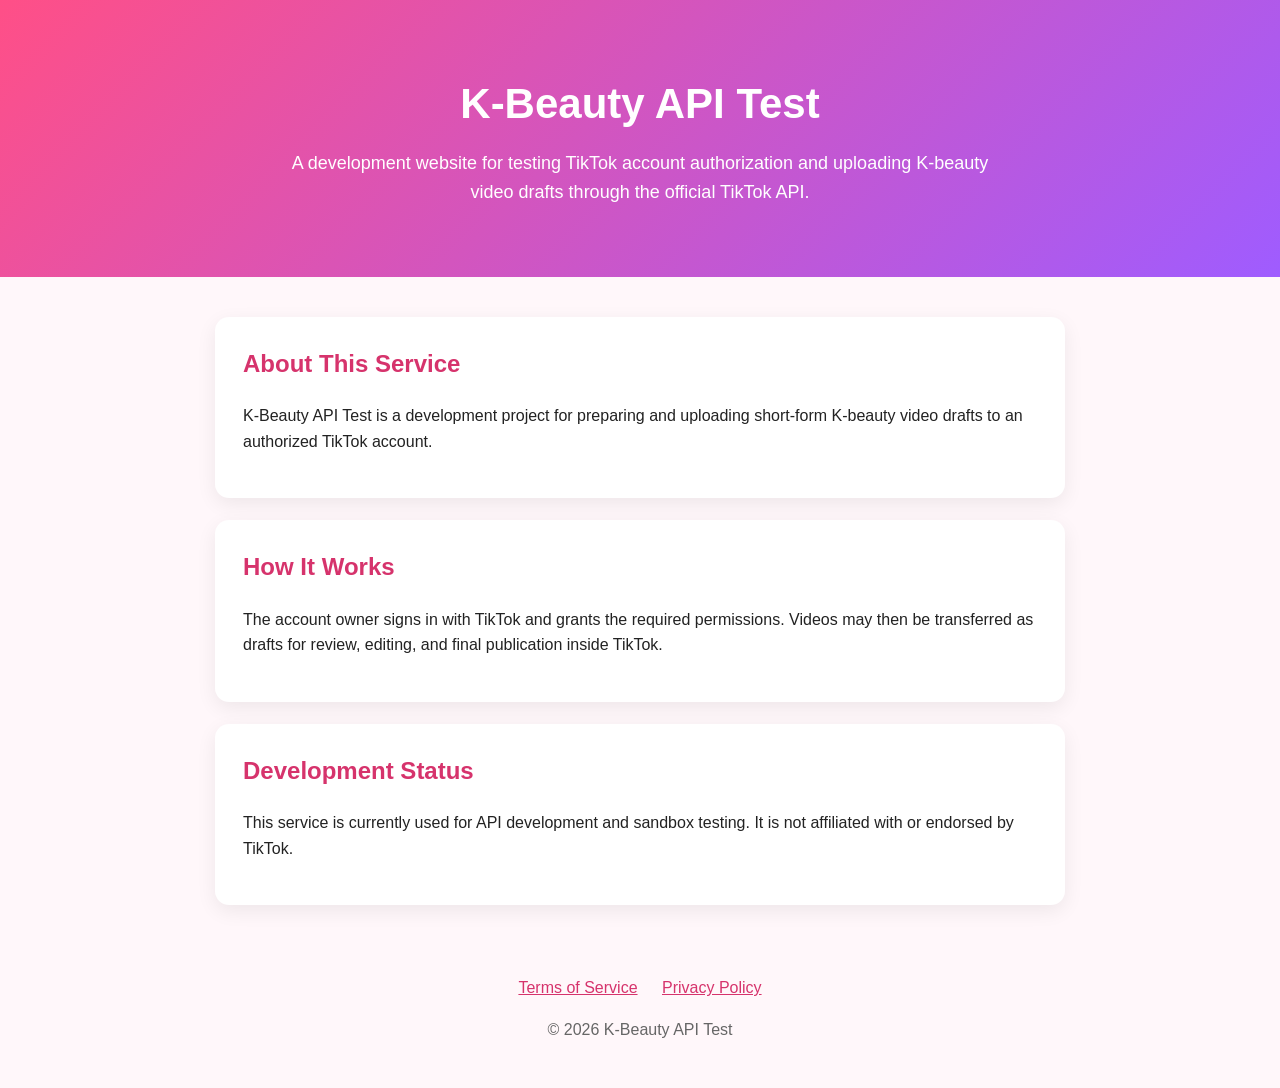
==== index.html @ 60a27464 "Add homepage" ====
<!DOCTYPE html>
<html lang="en">
<head>
  <meta charset="UTF-8">
  <meta name="viewport" content="width=device-width, initial-scale=1.0">
  <title>K-Beauty API Test</title>
  <style>
    body {
      margin: 0;
      font-family: Arial, sans-serif;
      background: #fff7fa;
      color: #222;
      line-height: 1.6;
    }

    header {
      background: linear-gradient(135deg, #ff4f87, #9f5cff);
      color: white;
      padding: 70px 20px;
      text-align: center;
    }

    header h1 {
      margin: 0 0 12px;
      font-size: 42px;
    }

    header p {
      max-width: 700px;
      margin: 0 auto;
      font-size: 18px;
    }

    main {
      max-width: 850px;
      margin: 40px auto;
      padding: 0 20px;
    }

    section {
      background: white;
      border-radius: 14px;
      padding: 28px;
      margin-bottom: 22px;
      box-shadow: 0 6px 20px rgba(0, 0, 0, 0.07);
    }

    h2 {
      margin-top: 0;
      color: #d6336c;
    }

    footer {
      text-align: center;
      padding: 30px 20px;
      color: #666;
    }

    footer a {
      color: #d6336c;
      margin: 0 10px;
    }
  </style>
</head>

<body>
  <header>
    <h1>K-Beauty API Test</h1>
    <p>
      A development website for testing TikTok account authorization
      and uploading K-beauty video drafts through the official TikTok API.
    </p>
  </header>

  <main>
    <section>
      <h2>About This Service</h2>
      <p>
        K-Beauty API Test is a development project for preparing and
        uploading short-form K-beauty video drafts to an authorized
        TikTok account.
      </p>
    </section>

    <section>
      <h2>How It Works</h2>
      <p>
        The account owner signs in with TikTok and grants the required
        permissions. Videos may then be transferred as drafts for review,
        editing, and final publication inside TikTok.
      </p>
    </section>

    <section>
      <h2>Development Status</h2>
      <p>
        This service is currently used for API development and sandbox
        testing. It is not affiliated with or endorsed by TikTok.
      </p>
    </section>
  </main>

  <footer>
    <a href="terms.html">Terms of Service</a>
    <a href="privacy.html">Privacy Policy</a>
    <p>&copy; 2026 K-Beauty API Test</p>
  </footer>
</body>
</html>
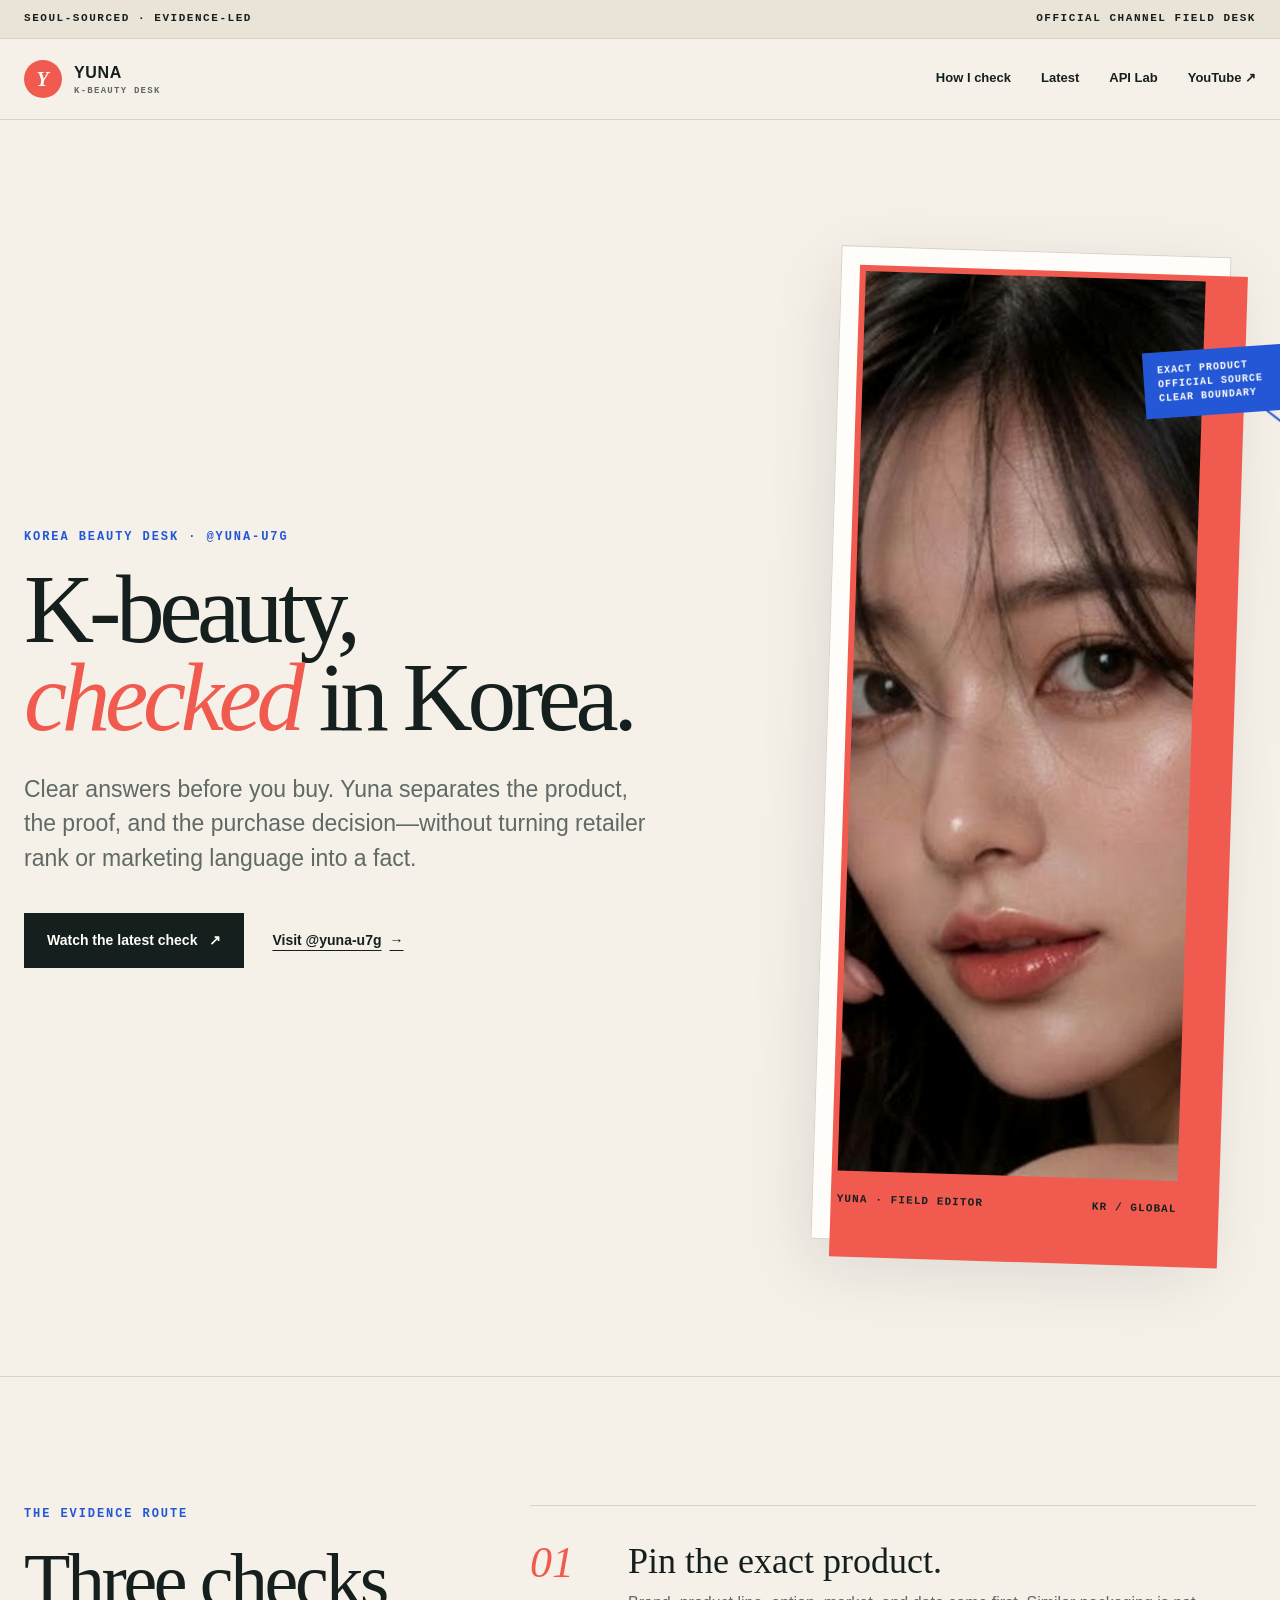
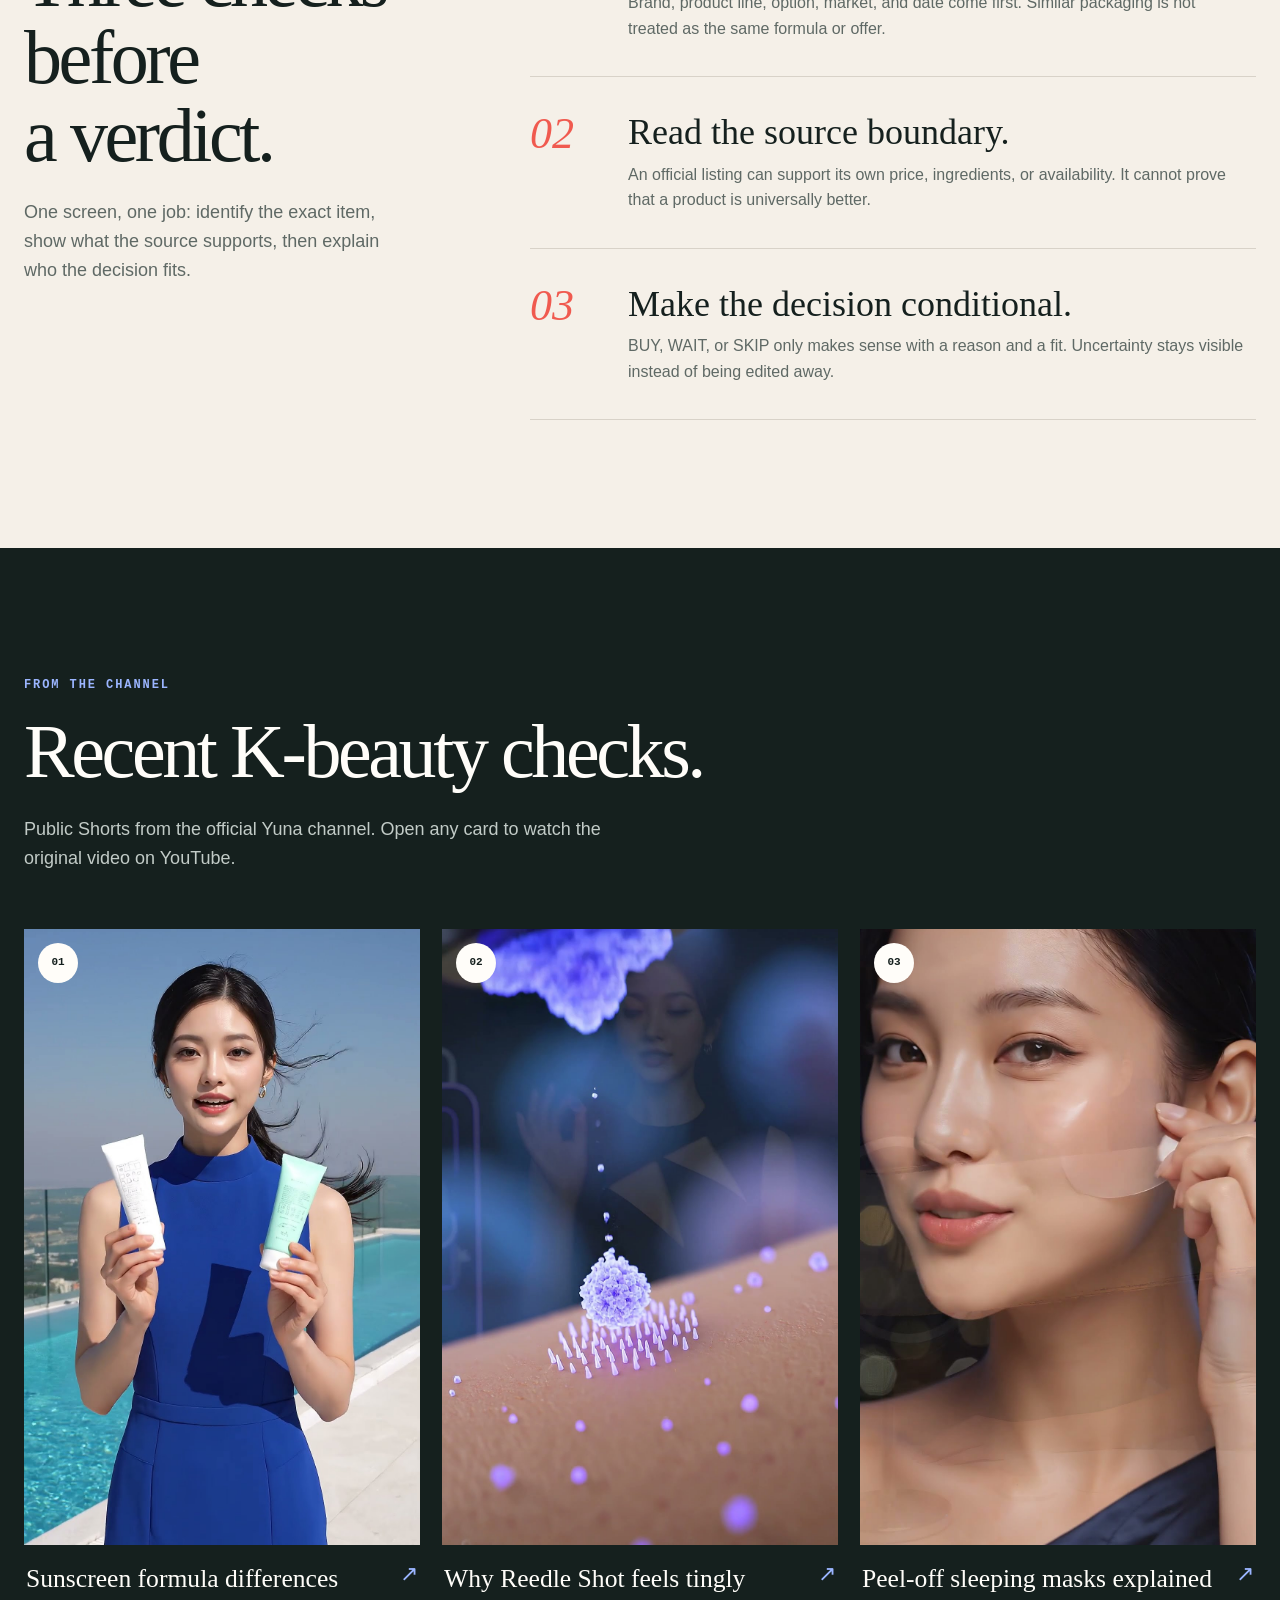
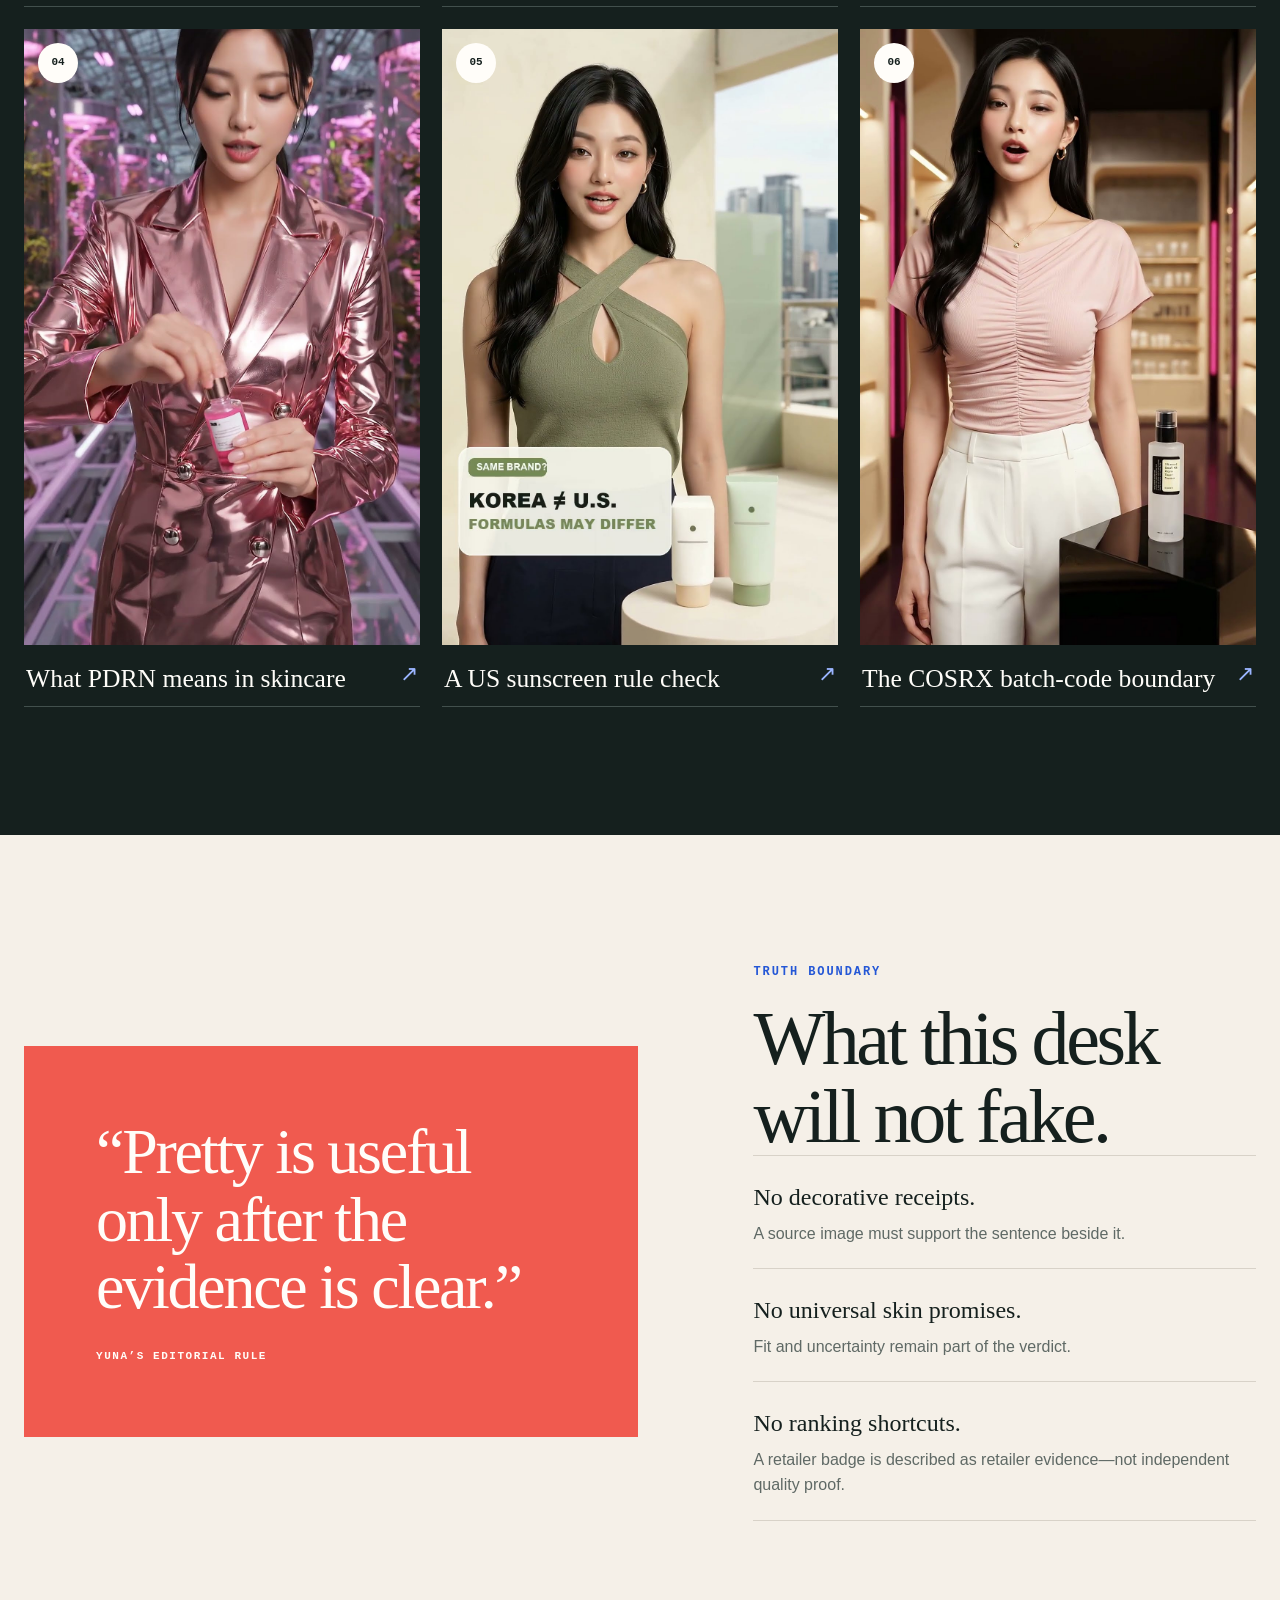
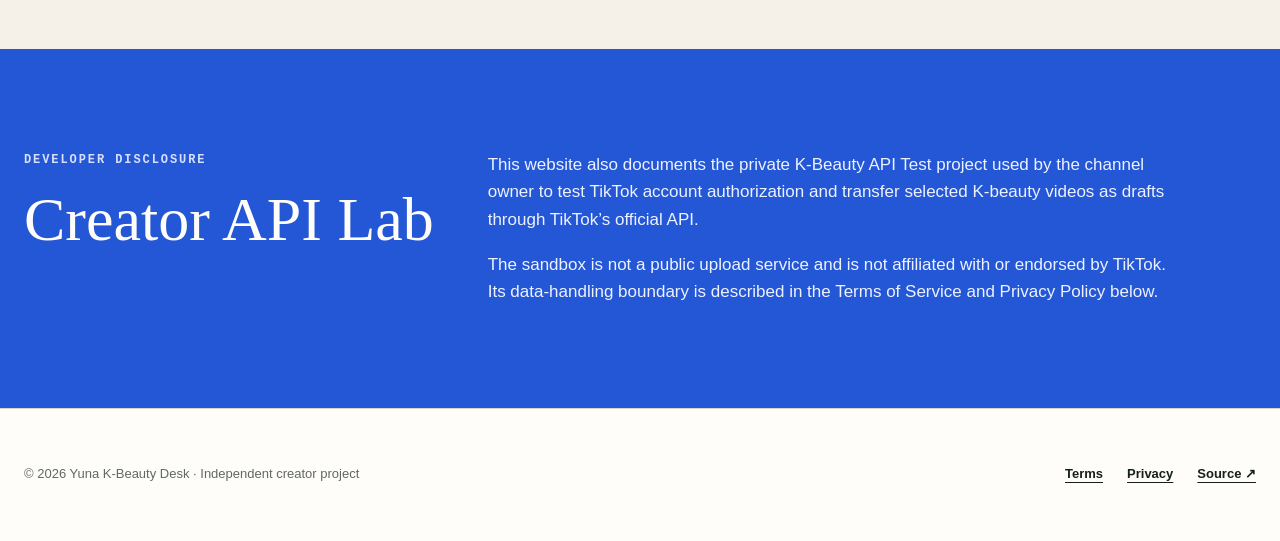
==== commit 0ab3dbb6: "[verified] Build Yuna K-Beauty channel site" ====
--- a/index.html
+++ b/index.html
@@ -3,107 +3,190 @@
 <head>
   <meta charset="UTF-8">
   <meta name="viewport" content="width=device-width, initial-scale=1.0">
-  <title>K-Beauty API Test</title>
-  <style>
-    body {
-      margin: 0;
-      font-family: Arial, sans-serif;
-      background: #fff7fa;
-      color: #222;
-      line-height: 1.6;
-    }
+  <meta name="description" content="Yuna checks K-beauty claims against Korean sources, exact products, and real purchase context before giving a clear verdict.">
+  <meta property="og:title" content="Yuna K-Beauty Desk">
+  <meta property="og:description" content="K-beauty, checked in Korea. Clear evidence before you buy.">
+  <meta property="og:type" content="website">
+  <meta property="og:url" content="https://k2postman.github.io/kbeauty-api-site/">
+  <meta property="og:image" content="https://k2postman.github.io/kbeauty-api-site/assets/yuna-channel-avatar.jpg">
+  <link rel="canonical" href="https://k2postman.github.io/kbeauty-api-site/">
+  <link rel="icon" type="image/jpeg" href="assets/yuna-channel-avatar.jpg">
+  <link rel="stylesheet" href="styles.css">
+  <title>Yuna K-Beauty Desk — Checked in Korea</title>
+</head>
+<body>
+  <a class="skip-link" href="#main-content">Skip to main content</a>
 
-    header {
-      background: linear-gradient(135deg, #ff4f87, #9f5cff);
-      color: white;
-      padding: 70px 20px;
-      text-align: center;
-    }
+  <div class="utility" aria-label="Site scope">
+    <div class="wrap">
+      <span>Seoul-sourced · Evidence-led</span>
+      <span>Official channel field desk</span>
+    </div>
+  </div>
 
-    header h1 {
-      margin: 0 0 12px;
-      font-size: 42px;
-    }
-
-    header p {
-      max-width: 700px;
-      margin: 0 auto;
-      font-size: 18px;
-    }
-
-    main {
-      max-width: 850px;
-      margin: 40px auto;
-      padding: 0 20px;
-    }
-
-    section {
-      background: white;
-      border-radius: 14px;
-      padding: 28px;
-      margin-bottom: 22px;
-      box-shadow: 0 6px 20px rgba(0, 0, 0, 0.07);
-    }
-
-    h2 {
-      margin-top: 0;
-      color: #d6336c;
-    }
-
-    footer {
-      text-align: center;
-      padding: 30px 20px;
-      color: #666;
-    }
-
-    footer a {
-      color: #d6336c;
-      margin: 0 10px;
-    }
-  </style>
-</head>
-
-<body>
-  <header>
-    <h1>K-Beauty API Test</h1>
-    <p>
-      A development website for testing TikTok account authorization
-      and uploading K-beauty video drafts through the official TikTok API.
-    </p>
+  <header class="site-header">
+    <nav class="nav wrap" aria-label="Primary navigation">
+      <a class="brand" href="index.html" aria-label="Yuna K-Beauty Desk home">
+        <span class="brand-mark" aria-hidden="true">Y</span>
+        <span>YUNA <small>K-BEAUTY DESK</small></span>
+      </a>
+      <ul class="nav-links">
+        <li><a href="#method">How I check</a></li>
+        <li><a href="#latest">Latest</a></li>
+        <li><a href="#api-lab">API Lab</a></li>
+        <li><a href="https://www.youtube.com/channel/UCK_sDfho_T_DFQy3WaJYAeg" target="_blank" rel="noopener noreferrer">YouTube ↗</a></li>
+      </ul>
+    </nav>
   </header>
 
-  <main>
-    <section>
-      <h2>About This Service</h2>
-      <p>
-        K-Beauty API Test is a development project for preparing and
-        uploading short-form K-beauty video drafts to an authorized
-        TikTok account.
-      </p>
+  <main id="main-content">
+    <section class="hero wrap" aria-labelledby="hero-title">
+      <div>
+        <p class="eyebrow">Korea Beauty Desk · @yuna-u7g</p>
+        <h1 id="hero-title">K-beauty, <em>checked</em> in Korea.</h1>
+        <p class="hero-deck">Clear answers before you buy. Yuna separates the product, the proof, and the purchase decision—without turning retailer rank or marketing language into a fact.</p>
+        <div class="hero-actions">
+          <a class="button" href="https://www.youtube.com/shorts/JN94JmHmfg0" target="_blank" rel="noopener noreferrer">Watch the latest check <span aria-hidden="true">↗</span></a>
+          <a class="text-link" href="https://www.youtube.com/channel/UCK_sDfho_T_DFQy3WaJYAeg" target="_blank" rel="noopener noreferrer">Visit @yuna-u7g <span aria-hidden="true">→</span></a>
+        </div>
+      </div>
+
+      <div class="hero-visual" aria-label="Yuna channel portrait">
+        <div class="proof-note">Exact product<br>Official source<br>Clear boundary</div>
+        <figure class="portrait-card">
+          <img src="assets/yuna-channel-avatar.jpg" alt="Yuna, the host of the K-Beauty Desk channel" width="900" height="900">
+          <figcaption class="portrait-caption">
+            <span>Yuna · Field editor</span>
+            <span>KR / Global</span>
+          </figcaption>
+        </figure>
+      </div>
     </section>
 
-    <section>
-      <h2>How It Works</h2>
-      <p>
-        The account owner signs in with TikTok and grants the required
-        permissions. Videos may then be transferred as drafts for review,
-        editing, and final publication inside TikTok.
-      </p>
+    <hr class="editorial-rule">
+
+    <section class="section wrap" id="method" aria-labelledby="method-title">
+      <div class="method-layout">
+        <div class="method-copy">
+          <p class="section-kicker">The evidence route</p>
+          <h2 class="section-heading" id="method-title">Three checks before a verdict.</h2>
+          <p class="section-intro">One screen, one job: identify the exact item, show what the source supports, then explain who the decision fits.</p>
+        </div>
+
+        <div class="method-list">
+          <article class="method-item">
+            <span class="method-number" aria-hidden="true">01</span>
+            <div>
+              <h3>Pin the exact product.</h3>
+              <p>Brand, product line, option, market, and date come first. Similar packaging is not treated as the same formula or offer.</p>
+            </div>
+          </article>
+          <article class="method-item">
+            <span class="method-number" aria-hidden="true">02</span>
+            <div>
+              <h3>Read the source boundary.</h3>
+              <p>An official listing can support its own price, ingredients, or availability. It cannot prove that a product is universally better.</p>
+            </div>
+          </article>
+          <article class="method-item">
+            <span class="method-number" aria-hidden="true">03</span>
+            <div>
+              <h3>Make the decision conditional.</h3>
+              <p>BUY, WAIT, or SKIP only makes sense with a reason and a fit. Uncertainty stays visible instead of being edited away.</p>
+            </div>
+          </article>
+        </div>
+      </div>
     </section>
 
-    <section>
-      <h2>Development Status</h2>
-      <p>
-        This service is currently used for API development and sandbox
-        testing. It is not affiliated with or endorsed by TikTok.
-      </p>
+    <section class="latest section" id="latest" aria-labelledby="latest-title">
+      <div class="wrap">
+        <p class="section-kicker">From the channel</p>
+        <h2 class="section-heading" id="latest-title">Recent K-beauty checks.</h2>
+        <p class="section-intro">Public Shorts from the official Yuna channel. Open any card to watch the original video on YouTube.</p>
+
+        <div class="video-grid">
+          <a class="video-card" href="https://www.youtube.com/shorts/JN94JmHmfg0" target="_blank" rel="noopener noreferrer" aria-label="Watch Sunscreen formula differences on YouTube">
+            <figure>
+              <div class="video-image"><img src="assets/short-JN94JmHmfg0.jpg" alt="Thumbnail for Yuna's sunscreen formula comparison Short" width="1080" height="1920" loading="lazy"><span class="video-index">01</span></div>
+              <figcaption><h3>Sunscreen formula differences</h3><span class="arrow" aria-hidden="true">↗</span></figcaption>
+            </figure>
+          </a>
+          <a class="video-card" href="https://www.youtube.com/shorts/ZwFYqyY18FY" target="_blank" rel="noopener noreferrer" aria-label="Watch Why Reedle Shot feels tingly on YouTube">
+            <figure>
+              <div class="video-image"><img src="assets/short-ZwFYqyY18FY.jpg" alt="Thumbnail for Yuna's Reedle Shot skincare Short" width="1080" height="1920" loading="lazy"><span class="video-index">02</span></div>
+              <figcaption><h3>Why Reedle Shot feels tingly</h3><span class="arrow" aria-hidden="true">↗</span></figcaption>
+            </figure>
+          </a>
+          <a class="video-card" href="https://www.youtube.com/shorts/aaJVpiTJzho" target="_blank" rel="noopener noreferrer" aria-label="Watch Peel-off sleeping masks explained on YouTube">
+            <figure>
+              <div class="video-image"><img src="assets/short-aaJVpiTJzho.jpg" alt="Thumbnail for Yuna's peel-off sleeping mask Short" width="1080" height="1920" loading="lazy"><span class="video-index">03</span></div>
+              <figcaption><h3>Peel-off sleeping masks explained</h3><span class="arrow" aria-hidden="true">↗</span></figcaption>
+            </figure>
+          </a>
+          <a class="video-card" href="https://www.youtube.com/shorts/J-9OxOWfh3U" target="_blank" rel="noopener noreferrer" aria-label="Watch What PDRN means in skincare on YouTube">
+            <figure>
+              <div class="video-image"><img src="assets/short-J-9OxOWfh3U.jpg" alt="Thumbnail for Yuna's PDRN skincare explainer Short" width="1080" height="1920" loading="lazy"><span class="video-index">04</span></div>
+              <figcaption><h3>What PDRN means in skincare</h3><span class="arrow" aria-hidden="true">↗</span></figcaption>
+            </figure>
+          </a>
+          <a class="video-card" href="https://www.youtube.com/shorts/6vc000i2q7E" target="_blank" rel="noopener noreferrer" aria-label="Watch A US sunscreen rule check on YouTube">
+            <figure>
+              <div class="video-image"><img src="assets/short-6vc000i2q7E.jpg" alt="Thumbnail for Yuna's US sunscreen rule Short" width="1080" height="1920" loading="lazy"><span class="video-index">05</span></div>
+              <figcaption><h3>A US sunscreen rule check</h3><span class="arrow" aria-hidden="true">↗</span></figcaption>
+            </figure>
+          </a>
+          <a class="video-card" href="https://www.youtube.com/shorts/tkswTMz9y6w" target="_blank" rel="noopener noreferrer" aria-label="Watch The COSRX batch-code boundary on YouTube">
+            <figure>
+              <div class="video-image"><img src="assets/short-tkswTMz9y6w.jpg" alt="Thumbnail for Yuna's COSRX batch-code verification Short" width="1080" height="1920" loading="lazy"><span class="video-index">06</span></div>
+              <figcaption><h3>The COSRX batch-code boundary</h3><span class="arrow" aria-hidden="true">↗</span></figcaption>
+            </figure>
+          </a>
+        </div>
+      </div>
+    </section>
+
+    <section class="section wrap" aria-labelledby="boundary-title">
+      <div class="positioning">
+        <div class="quote-panel">
+          <blockquote>“Pretty is useful only after the evidence is clear.”</blockquote>
+          <p>Yuna’s editorial rule</p>
+        </div>
+        <div>
+          <p class="section-kicker">Truth boundary</p>
+          <h2 class="section-heading" id="boundary-title">What this desk will not fake.</h2>
+          <ul class="boundary-list">
+            <li><strong>No decorative receipts.</strong><span>A source image must support the sentence beside it.</span></li>
+            <li><strong>No universal skin promises.</strong><span>Fit and uncertainty remain part of the verdict.</span></li>
+            <li><strong>No ranking shortcuts.</strong><span>A retailer badge is described as retailer evidence—not independent quality proof.</span></li>
+          </ul>
+        </div>
+      </div>
+    </section>
+
+    <section class="api-lab" id="api-lab" aria-labelledby="api-title">
+      <div class="api-grid wrap">
+        <div>
+          <p class="section-kicker">Developer disclosure</p>
+          <h2 id="api-title">Creator API Lab</h2>
+        </div>
+        <div>
+          <p class="api-copy">This website also documents the private K-Beauty API Test project used by the channel owner to test TikTok account authorization and transfer selected K-beauty videos as drafts through TikTok’s official API.</p>
+          <p class="api-copy">The sandbox is not a public upload service and is not affiliated with or endorsed by TikTok. Its data-handling boundary is described in the Terms of Service and Privacy Policy below.</p>
+        </div>
+      </div>
     </section>
   </main>
 
-  <footer>
-    <a href="terms.html">Terms of Service</a>
-    <a href="privacy.html">Privacy Policy</a>
-    <p>&copy; 2026 K-Beauty API Test</p>
+  <footer class="site-footer">
+    <div class="footer-grid wrap">
+      <p class="footer-copy">© 2026 Yuna K-Beauty Desk · Independent creator project</p>
+      <ul class="footer-links">
+        <li><a href="terms.html">Terms</a></li>
+        <li><a href="privacy.html">Privacy</a></li>
+        <li><a href="https://github.com/k2postman/kbeauty-api-site" target="_blank" rel="noopener noreferrer">Source ↗</a></li>
+      </ul>
+    </div>
   </footer>
 </body>
 </html>
--- a/styles.css
+++ b/styles.css
@@ -0,0 +1,691 @@
+:root {
+  --paper: #f5f0e8;
+  --paper-deep: #eae3d8;
+  --white: #fffdf9;
+  --ink: #15201e;
+  --muted: #5f6965;
+  --coral: #f05a4f;
+  --coral-dark: #b83530;
+  --cobalt: #2457d6;
+  --line: #d8d2c8;
+  --serif: Georgia, "Times New Roman", serif;
+  --sans: Arial, "Helvetica Neue", Helvetica, sans-serif;
+  --mono: "Courier New", Courier, monospace;
+  --max: 1240px;
+  --shadow: 0 24px 70px rgba(21, 32, 30, 0.12);
+}
+
+* { box-sizing: border-box; }
+
+html {
+  scroll-behavior: smooth;
+  color-scheme: light;
+}
+
+body {
+  margin: 0;
+  background: var(--paper);
+  color: var(--ink);
+  font-family: var(--sans);
+  font-size: 16px;
+  line-height: 1.6;
+  text-rendering: optimizeLegibility;
+}
+
+a { color: inherit; }
+
+img {
+  display: block;
+  max-width: 100%;
+}
+
+button,
+a { -webkit-tap-highlight-color: transparent; }
+
+a:focus-visible {
+  outline: 3px solid var(--cobalt);
+  outline-offset: 5px;
+  border-radius: 3px;
+}
+
+.skip-link {
+  position: fixed;
+  z-index: 999;
+  top: 14px;
+  left: 14px;
+  transform: translateY(-150%);
+  padding: 12px 18px;
+  background: var(--ink);
+  color: var(--white);
+  font-weight: 700;
+  text-decoration: none;
+}
+
+.skip-link:focus { transform: translateY(0); }
+
+.wrap {
+  width: min(calc(100% - 48px), var(--max));
+  margin-inline: auto;
+}
+
+.utility {
+  border-bottom: 1px solid var(--line);
+  background: var(--paper-deep);
+}
+
+.utility .wrap {
+  display: flex;
+  justify-content: space-between;
+  gap: 24px;
+  padding-block: 10px;
+  font-family: var(--mono);
+  font-size: 11px;
+  font-weight: 700;
+  letter-spacing: 0.14em;
+  text-transform: uppercase;
+}
+
+.site-header { border-bottom: 1px solid var(--line); }
+
+.nav {
+  min-height: 80px;
+  display: flex;
+  align-items: center;
+  justify-content: space-between;
+  gap: 30px;
+}
+
+.brand {
+  min-height: 44px;
+  display: inline-flex;
+  align-items: center;
+  gap: 12px;
+  text-decoration: none;
+  font-weight: 800;
+  letter-spacing: 0.04em;
+}
+
+.brand-mark {
+  width: 38px;
+  height: 38px;
+  display: grid;
+  place-items: center;
+  background: var(--coral);
+  color: var(--white);
+  border-radius: 50%;
+  font-family: var(--serif);
+  font-size: 20px;
+  font-style: italic;
+}
+
+.brand small {
+  display: block;
+  color: var(--muted);
+  font-family: var(--mono);
+  font-size: 9px;
+  line-height: 1.2;
+  letter-spacing: 0.14em;
+}
+
+.nav-links {
+  display: flex;
+  align-items: center;
+  gap: 30px;
+  margin: 0;
+  padding: 0;
+  list-style: none;
+  font-size: 13px;
+  font-weight: 700;
+}
+
+.nav-links a {
+  display: inline-flex;
+  min-height: 44px;
+  align-items: center;
+  text-decoration: none;
+}
+
+.nav-links a:hover { color: var(--coral-dark); }
+
+.hero {
+  min-height: 710px;
+  display: grid;
+  grid-template-columns: minmax(0, 1.12fr) minmax(340px, 0.88fr);
+  align-items: center;
+  gap: clamp(48px, 7vw, 100px);
+  padding-block: clamp(72px, 9vw, 132px);
+}
+
+.eyebrow,
+.section-kicker,
+.source-label {
+  margin: 0 0 18px;
+  color: var(--cobalt);
+  font-family: var(--mono);
+  font-size: 12px;
+  font-weight: 700;
+  letter-spacing: 0.16em;
+  text-transform: uppercase;
+}
+
+.hero h1 {
+  max-width: 760px;
+  margin: 0;
+  font-family: var(--serif);
+  font-size: clamp(58px, 7.6vw, 112px);
+  font-weight: 400;
+  line-height: 0.91;
+  letter-spacing: -0.055em;
+  text-wrap: balance;
+}
+
+.hero h1 em {
+  color: var(--coral);
+  font-weight: 400;
+}
+
+.hero-deck {
+  max-width: 660px;
+  margin: 30px 0 0;
+  color: var(--muted);
+  font-size: clamp(18px, 2vw, 23px);
+  line-height: 1.5;
+  text-wrap: pretty;
+}
+
+.hero-actions {
+  display: flex;
+  align-items: center;
+  flex-wrap: wrap;
+  gap: 20px 28px;
+  margin-top: 38px;
+}
+
+.button {
+  min-height: 52px;
+  display: inline-flex;
+  align-items: center;
+  justify-content: center;
+  gap: 12px;
+  padding: 14px 21px;
+  border: 2px solid var(--ink);
+  background: var(--ink);
+  color: var(--white);
+  font-size: 14px;
+  font-weight: 800;
+  text-decoration: none;
+  transition: transform 160ms ease, background 160ms ease;
+}
+
+.button:hover {
+  transform: translateY(-2px);
+  background: var(--coral);
+  border-color: var(--coral);
+}
+
+.text-link {
+  min-height: 44px;
+  display: inline-flex;
+  align-items: center;
+  gap: 8px;
+  color: var(--ink);
+  font-size: 14px;
+  font-weight: 800;
+  text-underline-offset: 5px;
+}
+
+.hero-visual {
+  position: relative;
+  width: min(100%, 470px);
+  justify-self: end;
+}
+
+.portrait-card {
+  position: relative;
+  padding: 24px 24px 30px;
+  background: var(--white);
+  border: 1px solid var(--line);
+  box-shadow: var(--shadow);
+  transform: rotate(1.8deg);
+}
+
+.portrait-card::before {
+  content: "";
+  position: absolute;
+  z-index: -1;
+  inset: 18px -18px -18px 18px;
+  background: var(--coral);
+}
+
+.portrait-card img {
+  width: 100%;
+  aspect-ratio: 1;
+  object-fit: cover;
+  filter: saturate(0.94) contrast(1.02);
+}
+
+.portrait-caption {
+  display: flex;
+  justify-content: space-between;
+  gap: 20px;
+  margin-top: 20px;
+  font-family: var(--mono);
+  font-size: 11px;
+  font-weight: 700;
+  letter-spacing: 0.1em;
+  text-transform: uppercase;
+}
+
+.proof-note {
+  position: absolute;
+  z-index: 2;
+  right: -44px;
+  top: 11%;
+  width: 156px;
+  padding: 12px 14px;
+  background: var(--cobalt);
+  color: var(--white);
+  font-family: var(--mono);
+  font-size: 10px;
+  font-weight: 700;
+  letter-spacing: 0.1em;
+  line-height: 1.4;
+  text-transform: uppercase;
+  transform: rotate(-4deg);
+}
+
+.proof-note::after {
+  content: "";
+  position: absolute;
+  right: 18px;
+  bottom: -16px;
+  width: 30px;
+  height: 2px;
+  background: var(--cobalt);
+  transform: rotate(42deg);
+  transform-origin: right center;
+}
+
+.editorial-rule {
+  border: 0;
+  border-top: 1px solid var(--line);
+  margin: 0;
+}
+
+.section {
+  padding-block: clamp(84px, 10vw, 148px);
+}
+
+.section-heading {
+  max-width: 800px;
+  margin: 0;
+  font-family: var(--serif);
+  font-size: clamp(42px, 6vw, 76px);
+  font-weight: 400;
+  line-height: 1.02;
+  letter-spacing: -0.045em;
+  text-wrap: balance;
+}
+
+.section-intro {
+  max-width: 620px;
+  margin: 24px 0 0;
+  color: var(--muted);
+  font-size: 18px;
+}
+
+.method-layout {
+  display: grid;
+  grid-template-columns: 0.7fr 1.3fr;
+  gap: clamp(50px, 9vw, 140px);
+  align-items: start;
+}
+
+.method-copy { position: sticky; top: 34px; }
+
+.method-list { border-bottom: 1px solid var(--line); }
+
+.method-item {
+  display: grid;
+  grid-template-columns: 74px minmax(0, 1fr);
+  gap: 24px;
+  padding-block: 35px;
+  border-top: 1px solid var(--line);
+}
+
+.method-number {
+  color: var(--coral);
+  font-family: var(--serif);
+  font-size: 44px;
+  font-style: italic;
+  line-height: 1;
+}
+
+.method-item h3 {
+  margin: 0 0 8px;
+  font-family: var(--serif);
+  font-size: clamp(26px, 3vw, 36px);
+  font-weight: 400;
+  line-height: 1.15;
+}
+
+.method-item p {
+  max-width: 620px;
+  margin: 0;
+  color: var(--muted);
+}
+
+.latest {
+  background: var(--ink);
+  color: var(--white);
+}
+
+.latest .section-kicker { color: #9bb5ff; }
+.latest .section-intro { color: #c2cbc7; }
+
+.video-grid {
+  display: grid;
+  grid-template-columns: repeat(3, minmax(0, 1fr));
+  gap: 22px;
+  margin-top: 56px;
+}
+
+.video-card {
+  position: relative;
+  color: var(--white);
+  text-decoration: none;
+}
+
+.video-card figure { margin: 0; }
+
+.video-image {
+  position: relative;
+  overflow: hidden;
+  aspect-ratio: 9 / 14;
+  background: #2a3532;
+}
+
+.video-image img {
+  width: 100%;
+  height: 100%;
+  object-fit: cover;
+  transition: transform 300ms ease, filter 300ms ease;
+}
+
+.video-card:hover .video-image img {
+  transform: scale(1.025);
+  filter: brightness(0.86);
+}
+
+.video-index {
+  position: absolute;
+  top: 14px;
+  left: 14px;
+  min-width: 40px;
+  height: 40px;
+  display: grid;
+  place-items: center;
+  background: var(--white);
+  color: var(--ink);
+  border-radius: 50%;
+  font-family: var(--mono);
+  font-size: 11px;
+  font-weight: 700;
+}
+
+.video-card figcaption {
+  display: grid;
+  grid-template-columns: 1fr auto;
+  gap: 14px;
+  align-items: start;
+  padding: 18px 2px 12px;
+  border-bottom: 1px solid #42504d;
+}
+
+.video-card h3 {
+  margin: 0;
+  font-family: var(--serif);
+  font-size: clamp(20px, 2vw, 28px);
+  font-weight: 400;
+  line-height: 1.22;
+}
+
+.video-card .arrow {
+  color: #9bb5ff;
+  font-size: 22px;
+  line-height: 1;
+}
+
+.positioning {
+  display: grid;
+  grid-template-columns: 1.1fr 0.9fr;
+  gap: clamp(50px, 9vw, 120px);
+  align-items: center;
+}
+
+.quote-panel {
+  position: relative;
+  padding: clamp(36px, 6vw, 72px);
+  background: var(--coral);
+  color: var(--white);
+}
+
+.quote-panel blockquote {
+  margin: 0;
+  font-family: var(--serif);
+  font-size: clamp(35px, 5vw, 64px);
+  line-height: 1.05;
+  letter-spacing: -0.035em;
+}
+
+.quote-panel p {
+  margin: 28px 0 0;
+  font-family: var(--mono);
+  font-size: 11px;
+  font-weight: 700;
+  letter-spacing: 0.14em;
+  text-transform: uppercase;
+}
+
+.boundary-list {
+  margin: 0;
+  padding: 0;
+  list-style: none;
+  border-top: 1px solid var(--line);
+}
+
+.boundary-list li {
+  padding: 22px 0;
+  border-bottom: 1px solid var(--line);
+}
+
+.boundary-list strong {
+  display: block;
+  margin-bottom: 4px;
+  font-family: var(--serif);
+  font-size: 24px;
+  font-weight: 400;
+}
+
+.boundary-list span { color: var(--muted); }
+
+.api-lab {
+  padding-block: clamp(70px, 8vw, 110px);
+  background: var(--cobalt);
+  color: var(--white);
+}
+
+.api-grid {
+  display: grid;
+  grid-template-columns: 0.7fr 1.3fr;
+  gap: 50px;
+  align-items: start;
+}
+
+.api-lab .section-kicker { color: #d7e0ff; }
+.api-lab h2 {
+  margin: 0;
+  font-family: var(--serif);
+  font-size: clamp(38px, 5vw, 62px);
+  font-weight: 400;
+  line-height: 1;
+}
+
+.api-copy {
+  max-width: 700px;
+  margin: 0;
+  color: #eef2ff;
+  font-size: 17px;
+}
+
+.api-copy + .api-copy { margin-top: 18px; }
+
+.site-footer {
+  padding-block: 44px;
+  background: var(--white);
+  border-top: 1px solid var(--line);
+}
+
+.footer-grid {
+  display: flex;
+  justify-content: space-between;
+  align-items: center;
+  gap: 30px;
+}
+
+.footer-copy {
+  margin: 0;
+  color: var(--muted);
+  font-size: 13px;
+}
+
+.footer-links {
+  display: flex;
+  flex-wrap: wrap;
+  gap: 10px 24px;
+  margin: 0;
+  padding: 0;
+  list-style: none;
+  font-size: 13px;
+  font-weight: 700;
+}
+
+.footer-links a {
+  min-height: 44px;
+  display: inline-flex;
+  align-items: center;
+  text-underline-offset: 4px;
+}
+
+/* Legal pages */
+.legal-hero {
+  padding-block: 72px;
+  background: var(--ink);
+  color: var(--white);
+}
+
+.legal-hero h1 {
+  max-width: 820px;
+  margin: 10px 0 0;
+  font-family: var(--serif);
+  font-size: clamp(48px, 7vw, 88px);
+  font-weight: 400;
+  line-height: 0.96;
+  letter-spacing: -0.045em;
+}
+
+.legal-hero p {
+  margin: 22px 0 0;
+  color: #c2cbc7;
+}
+
+.legal-main {
+  max-width: 900px;
+  padding-block: 70px 110px;
+}
+
+.legal-main section {
+  display: grid;
+  grid-template-columns: minmax(160px, 0.42fr) minmax(0, 1fr);
+  gap: 36px;
+  padding-block: 34px;
+  border-top: 1px solid var(--line);
+}
+
+.legal-main h2 {
+  margin: 0;
+  color: var(--coral-dark);
+  font-family: var(--serif);
+  font-size: 25px;
+  font-weight: 400;
+  line-height: 1.2;
+}
+
+.legal-main p { margin: 0 0 14px; }
+.legal-main p:last-child { margin-bottom: 0; }
+.legal-main ul { margin: 0; padding-left: 20px; }
+.legal-main a { color: var(--cobalt); }
+
+@media (max-width: 920px) {
+  .hero { grid-template-columns: 1fr 0.8fr; gap: 48px; }
+  .proof-note { right: -14px; }
+  .method-layout,
+  .positioning,
+  .api-grid { grid-template-columns: 1fr; }
+  .method-copy { position: static; }
+  .video-grid { grid-template-columns: repeat(2, minmax(0, 1fr)); }
+}
+
+@media (max-width: 720px) {
+  .wrap { width: min(calc(100% - 32px), var(--max)); }
+  .utility .wrap { justify-content: center; text-align: center; }
+  .utility span:last-child { display: none; }
+  .nav { align-items: flex-start; flex-direction: column; padding-block: 18px; gap: 8px; }
+  .nav-links { width: 100%; justify-content: space-between; gap: 12px; }
+  .hero {
+    min-height: 0;
+    grid-template-columns: 1fr;
+    padding-block: 64px 90px;
+  }
+  .hero h1 { font-size: clamp(54px, 18vw, 84px); }
+  .hero-visual { width: min(88%, 430px); justify-self: center; margin-top: 18px; }
+  .proof-note { right: -22px; top: 8%; }
+  .method-item { grid-template-columns: 50px 1fr; gap: 16px; }
+  .video-grid { grid-template-columns: 1fr; }
+  .video-image { aspect-ratio: 9 / 12; }
+  .footer-grid { align-items: flex-start; flex-direction: column; }
+  .legal-main section { grid-template-columns: 1fr; gap: 14px; }
+}
+
+@media (min-width: 361px) and (max-width: 720px) {
+  .video-grid {
+    grid-template-columns: repeat(2, minmax(0, 1fr));
+    gap: 24px 12px;
+  }
+
+  .video-card figcaption {
+    gap: 6px;
+    padding-top: 12px;
+  }
+
+  .video-card h3 { font-size: 18px; }
+  .video-card .arrow { font-size: 18px; }
+}
+
+@media (max-width: 420px) {
+  .nav-links { flex-wrap: wrap; justify-content: flex-start; }
+  .nav-links li { margin-right: 12px; }
+  .hero-actions { align-items: stretch; flex-direction: column; }
+  .button { width: 100%; }
+  .proof-note { width: 138px; right: -10px; }
+}
+
+@media (prefers-reduced-motion: reduce) {
+  html { scroll-behavior: auto; }
+  *, *::before, *::after {
+    scroll-behavior: auto !important;
+    transition-duration: 0.01ms !important;
+    animation-duration: 0.01ms !important;
+    animation-iteration-count: 1 !important;
+  }
+}
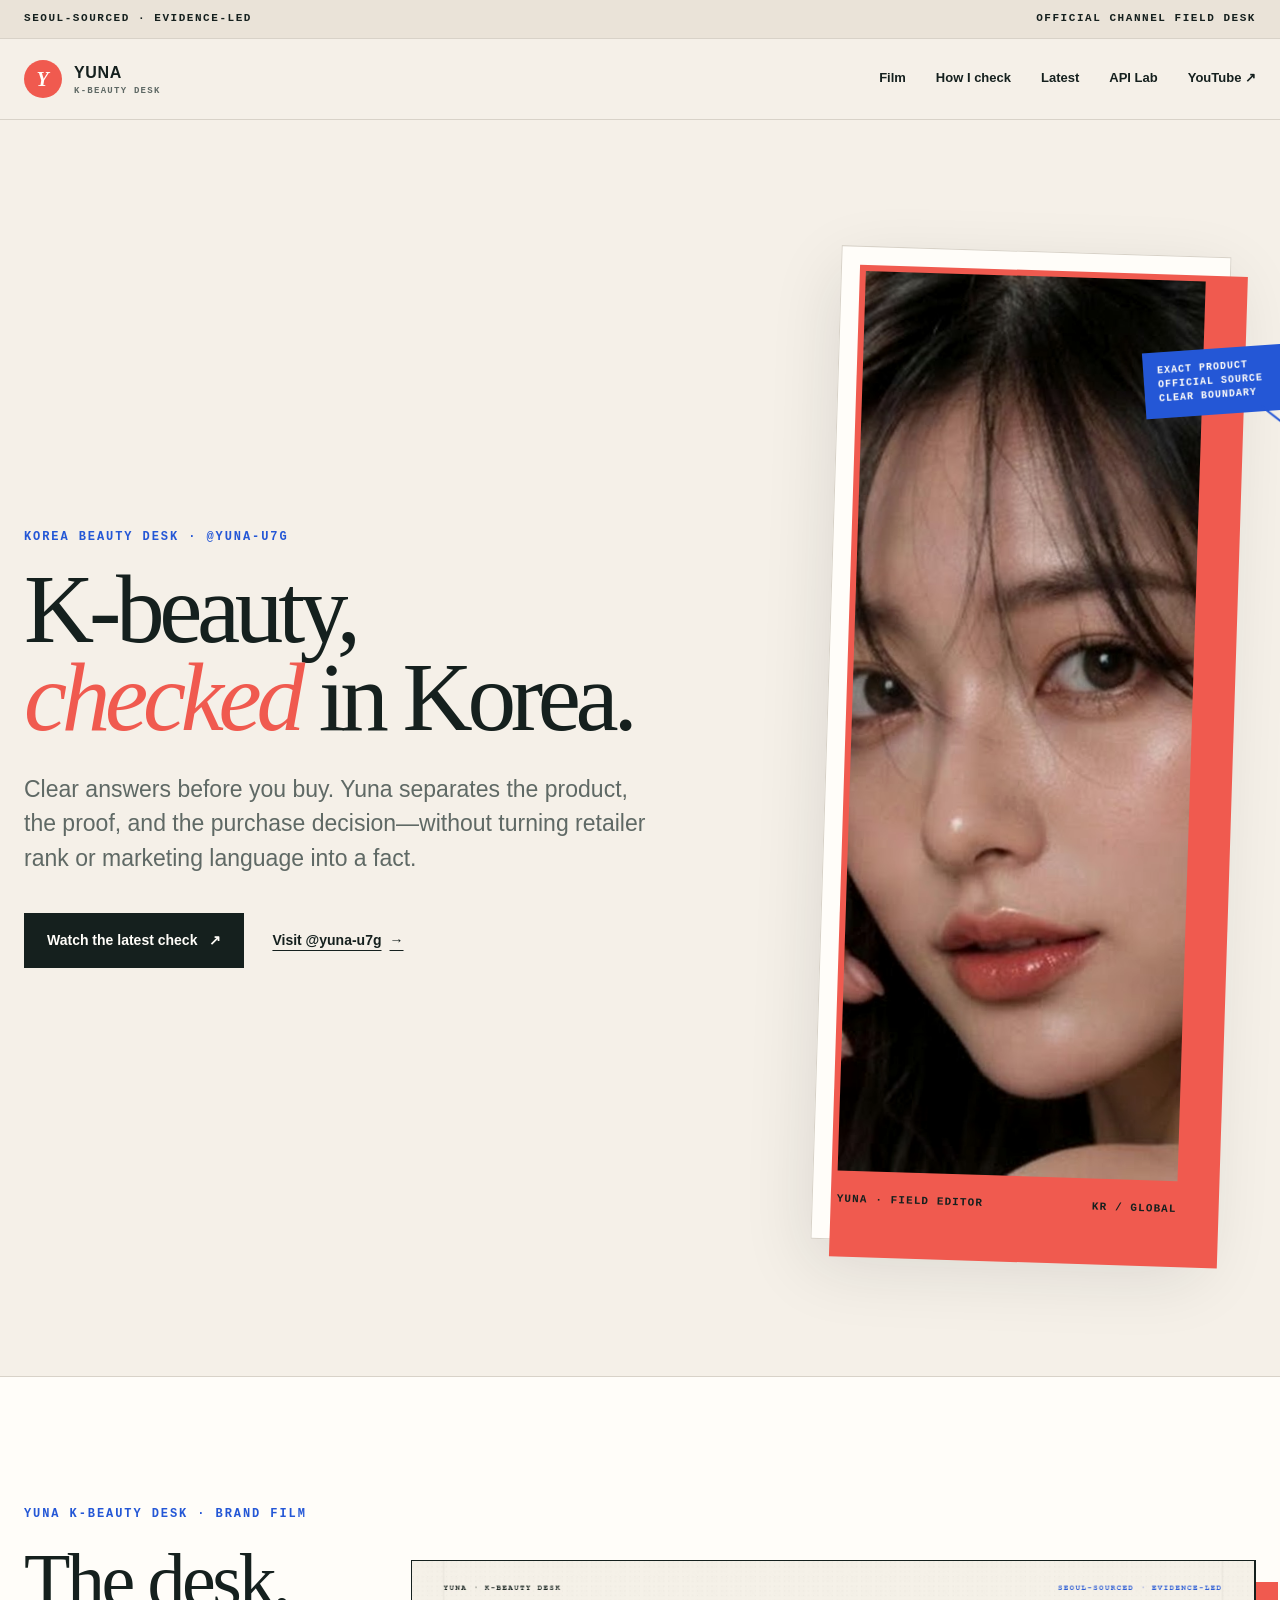
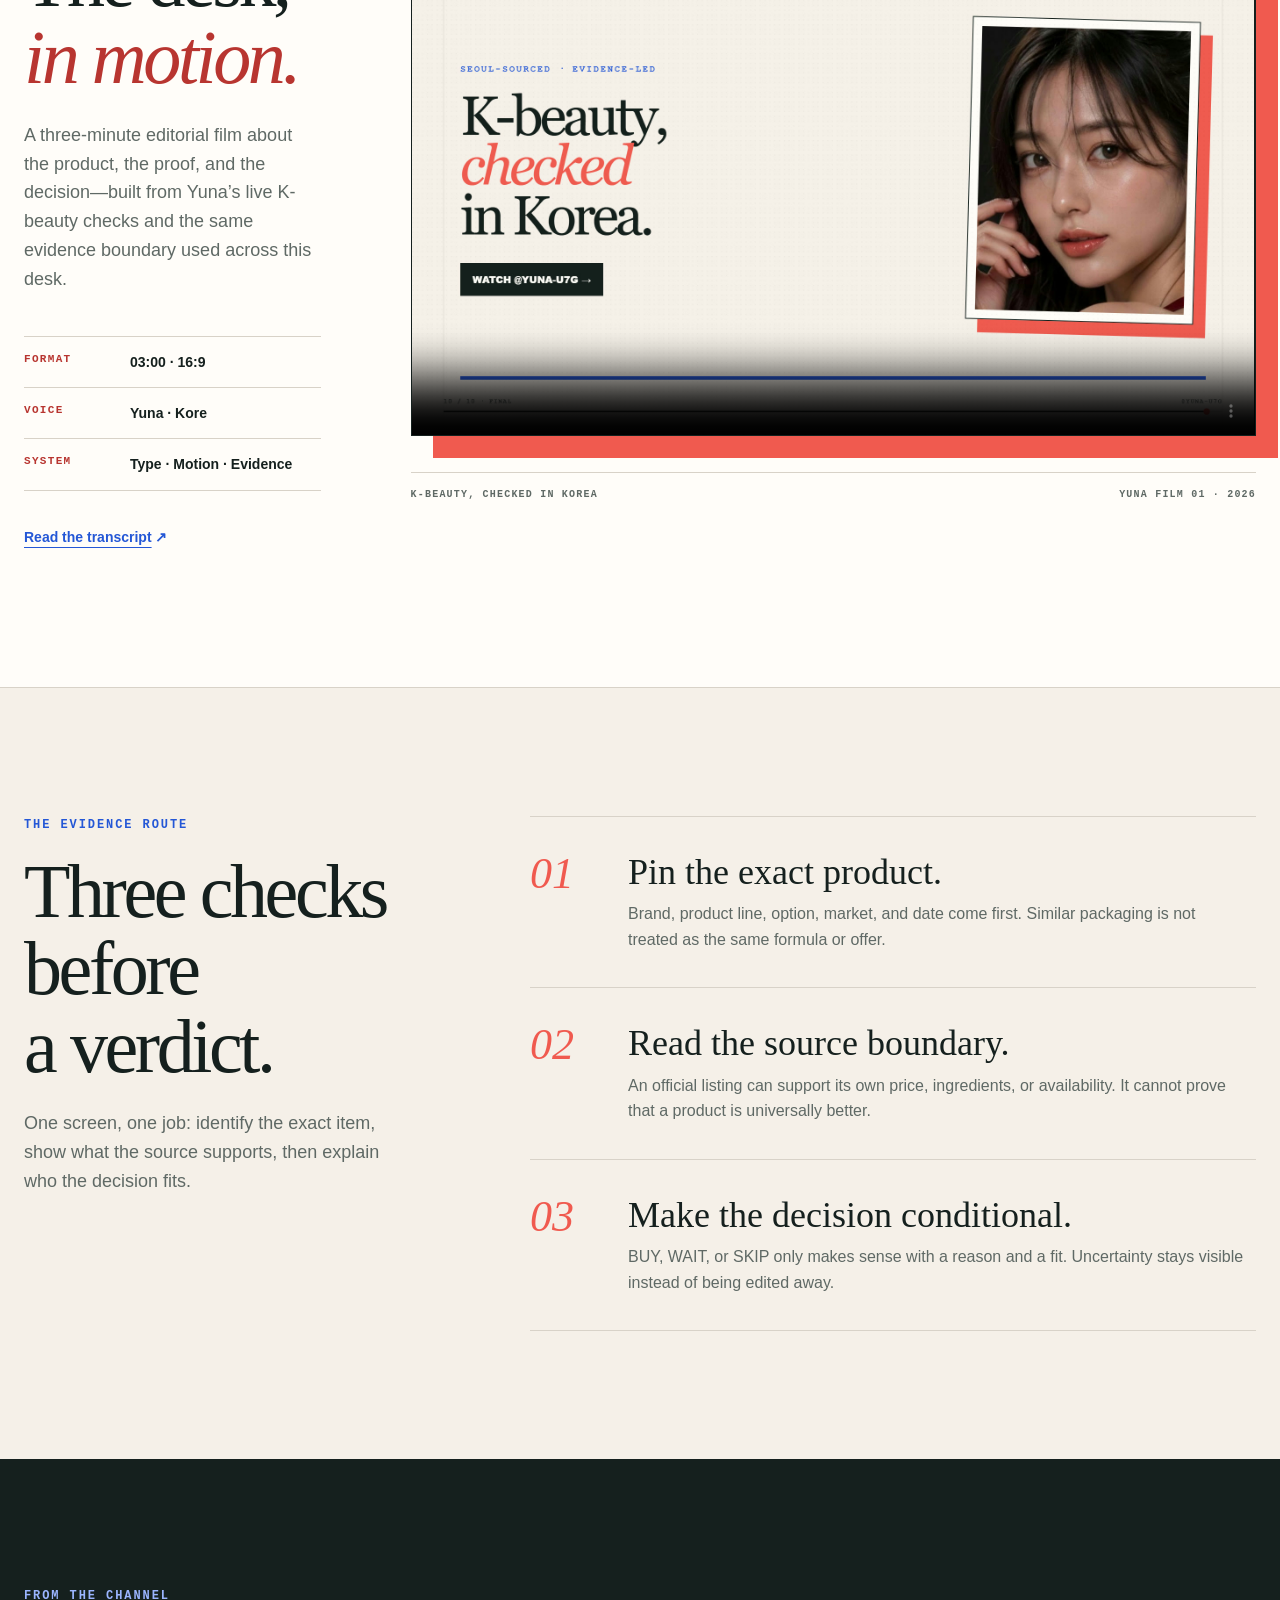
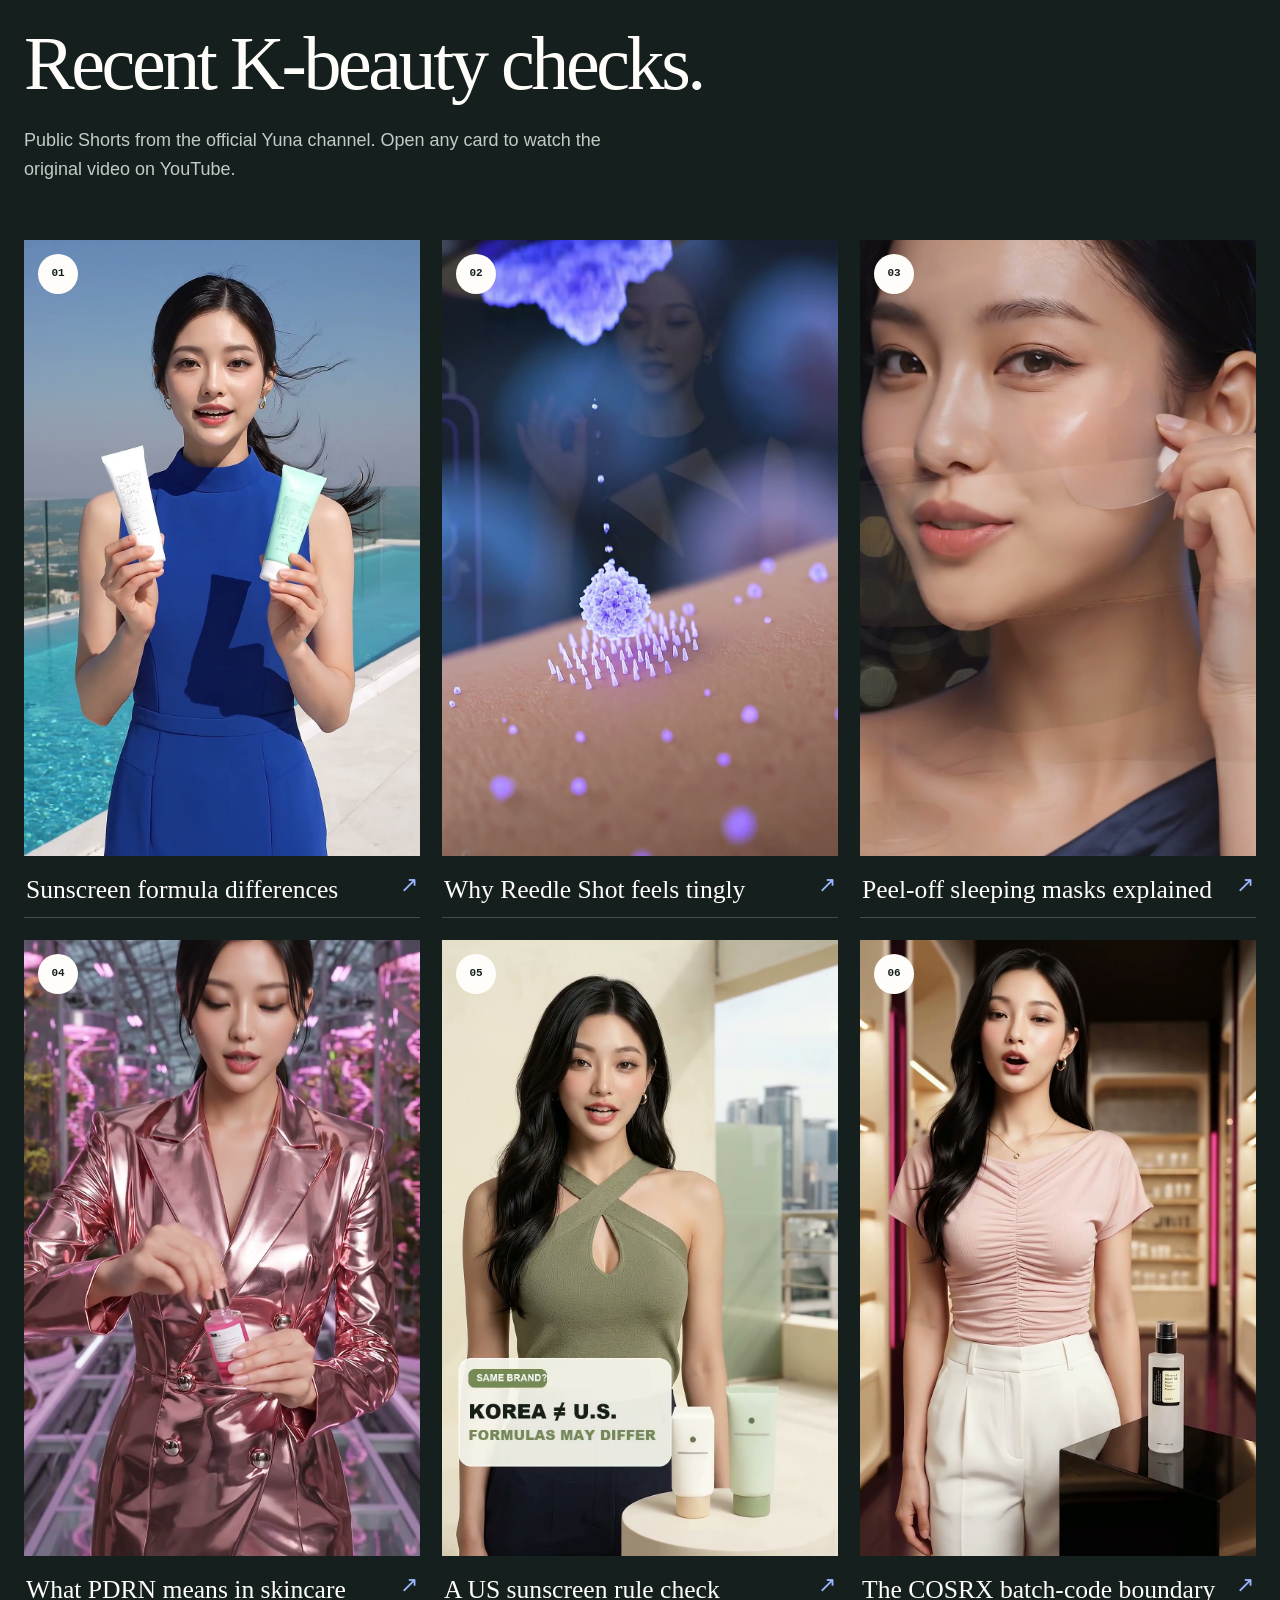
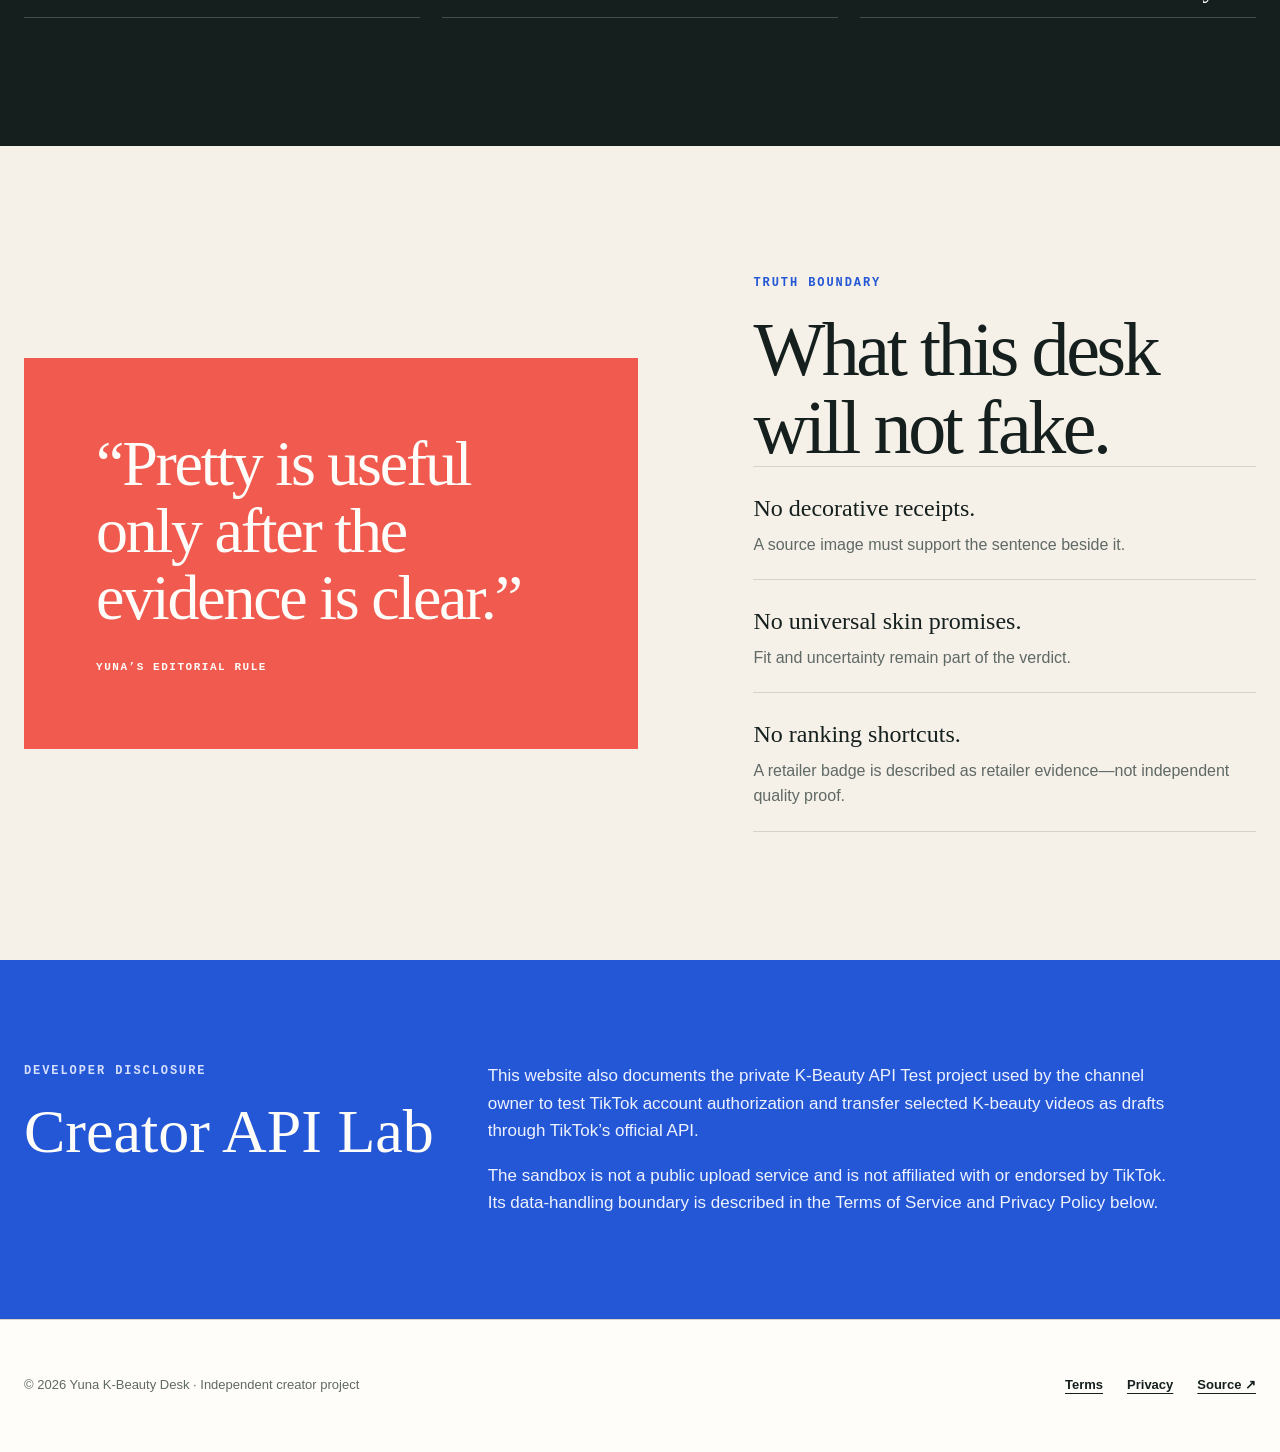
==== commit d480ca05: "feat: publish Yuna K-beauty motion brand film" ====
--- a/index.html
+++ b/index.html
@@ -31,6 +31,7 @@
         <span>YUNA <small>K-BEAUTY DESK</small></span>
       </a>
       <ul class="nav-links">
+        <li><a href="#brand-film">Film</a></li>
         <li><a href="#method">How I check</a></li>
         <li><a href="#latest">Latest</a></li>
         <li><a href="#api-lab">API Lab</a></li>
@@ -59,6 +60,31 @@
             <span>Yuna · Field editor</span>
             <span>KR / Global</span>
           </figcaption>
+        </figure>
+      </div>
+    </section>
+
+    <hr class="editorial-rule">
+
+    <section class="brand-film section" id="brand-film" aria-labelledby="brand-film-title">
+      <div class="brand-film-grid wrap">
+        <div class="brand-film-copy">
+          <p class="section-kicker">Yuna K-Beauty Desk · Brand film</p>
+          <h2 class="section-heading" id="brand-film-title">The desk, <em>in motion.</em></h2>
+          <p class="section-intro">A three-minute editorial film about the product, the proof, and the decision—built from Yuna’s live K-beauty checks and the same evidence boundary used across this desk.</p>
+          <dl class="brand-film-meta" aria-label="Film details">
+            <div><dt>Format</dt><dd>03:00 · 16:9</dd></div>
+            <div><dt>Voice</dt><dd>Yuna · Kore</dd></div>
+            <div><dt>System</dt><dd>Type · Motion · Evidence</dd></div>
+          </dl>
+          <p class="brand-film-links"><a href="assets/yuna-kbeauty-brand-film-transcript.txt">Read the transcript</a> <span aria-hidden="true">↗</span></p>
+        </div>
+        <figure class="brand-film-player">
+          <video controls preload="metadata" poster="assets/yuna-kbeauty-brand-film-poster.jpg" width="1920" height="1080" playsinline aria-label="K-Beauty, Checked in Korea — Yuna K-Beauty Desk brand film">
+            <source src="assets/yuna-kbeauty-brand-film.mp4" type="video/mp4">
+            Your browser does not support HTML video. <a href="assets/yuna-kbeauty-brand-film.mp4">Download the film</a>.
+          </video>
+          <figcaption><span>K-Beauty, Checked in Korea</span><span>YUNA FILM 01 · 2026</span></figcaption>
         </figure>
       </div>
     </section>
--- a/styles.css
+++ b/styles.css
@@ -334,6 +334,99 @@
   font-size: 18px;
 }
 
+.brand-film {
+  background: var(--white);
+}
+
+.brand-film-grid {
+  display: grid;
+  grid-template-columns: minmax(260px, 0.52fr) minmax(0, 1.48fr);
+  gap: clamp(44px, 7vw, 104px);
+  align-items: center;
+}
+
+.brand-film-copy .section-heading em {
+  color: var(--coral-dark);
+  font-weight: 400;
+}
+
+.brand-film-meta {
+  margin: 42px 0 0;
+  border-top: 1px solid var(--line);
+}
+
+.brand-film-meta div {
+  display: grid;
+  grid-template-columns: 88px minmax(0, 1fr);
+  gap: 18px;
+  padding-block: 14px;
+  border-bottom: 1px solid var(--line);
+}
+
+.brand-film-meta dt,
+.brand-film-meta dd {
+  margin: 0;
+}
+
+.brand-film-meta dt {
+  color: var(--coral-dark);
+  font-family: var(--mono);
+  font-size: 11px;
+  font-weight: 700;
+  letter-spacing: 0.12em;
+  text-transform: uppercase;
+}
+
+.brand-film-meta dd {
+  color: var(--ink);
+  font-size: 14px;
+  font-weight: 700;
+}
+
+.brand-film-links {
+  margin: 24px 0 0;
+  color: var(--cobalt);
+  font-size: 14px;
+  font-weight: 800;
+}
+
+.brand-film-links a {
+  min-height: 44px;
+  display: inline-flex;
+  align-items: center;
+  color: inherit;
+  text-underline-offset: 5px;
+}
+
+.brand-film-player {
+  margin: 0;
+}
+
+.brand-film-player video {
+  width: 100%;
+  height: auto;
+  display: block;
+  aspect-ratio: 16 / 9;
+  background: var(--ink);
+  border: 1px solid var(--ink);
+  box-shadow: 22px 22px 0 var(--coral);
+}
+
+.brand-film-player figcaption {
+  display: flex;
+  justify-content: space-between;
+  gap: 20px;
+  margin-top: 36px;
+  padding-top: 14px;
+  border-top: 1px solid var(--line);
+  color: var(--muted);
+  font-family: var(--mono);
+  font-size: 10px;
+  font-weight: 700;
+  letter-spacing: 0.12em;
+  text-transform: uppercase;
+}
+
 .method-layout {
   display: grid;
   grid-template-columns: 0.7fr 1.3fr;
@@ -630,8 +723,10 @@
   .hero { grid-template-columns: 1fr 0.8fr; gap: 48px; }
   .proof-note { right: -14px; }
   .method-layout,
+  .brand-film-grid,
   .positioning,
   .api-grid { grid-template-columns: 1fr; }
+  .brand-film-copy { max-width: 680px; }
   .method-copy { position: static; }
   .video-grid { grid-template-columns: repeat(2, minmax(0, 1fr)); }
 }
@@ -650,6 +745,9 @@
   .hero h1 { font-size: clamp(54px, 18vw, 84px); }
   .hero-visual { width: min(88%, 430px); justify-self: center; margin-top: 18px; }
   .proof-note { right: -22px; top: 8%; }
+  .brand-film-player video { box-shadow: 10px 12px 0 var(--coral); }
+  .brand-film-player figcaption { align-items: flex-start; flex-direction: column; margin-top: 24px; gap: 6px; }
+  .brand-film-meta { margin-top: 30px; }
   .method-item { grid-template-columns: 50px 1fr; gap: 16px; }
   .video-grid { grid-template-columns: 1fr; }
   .video-image { aspect-ratio: 9 / 12; }
